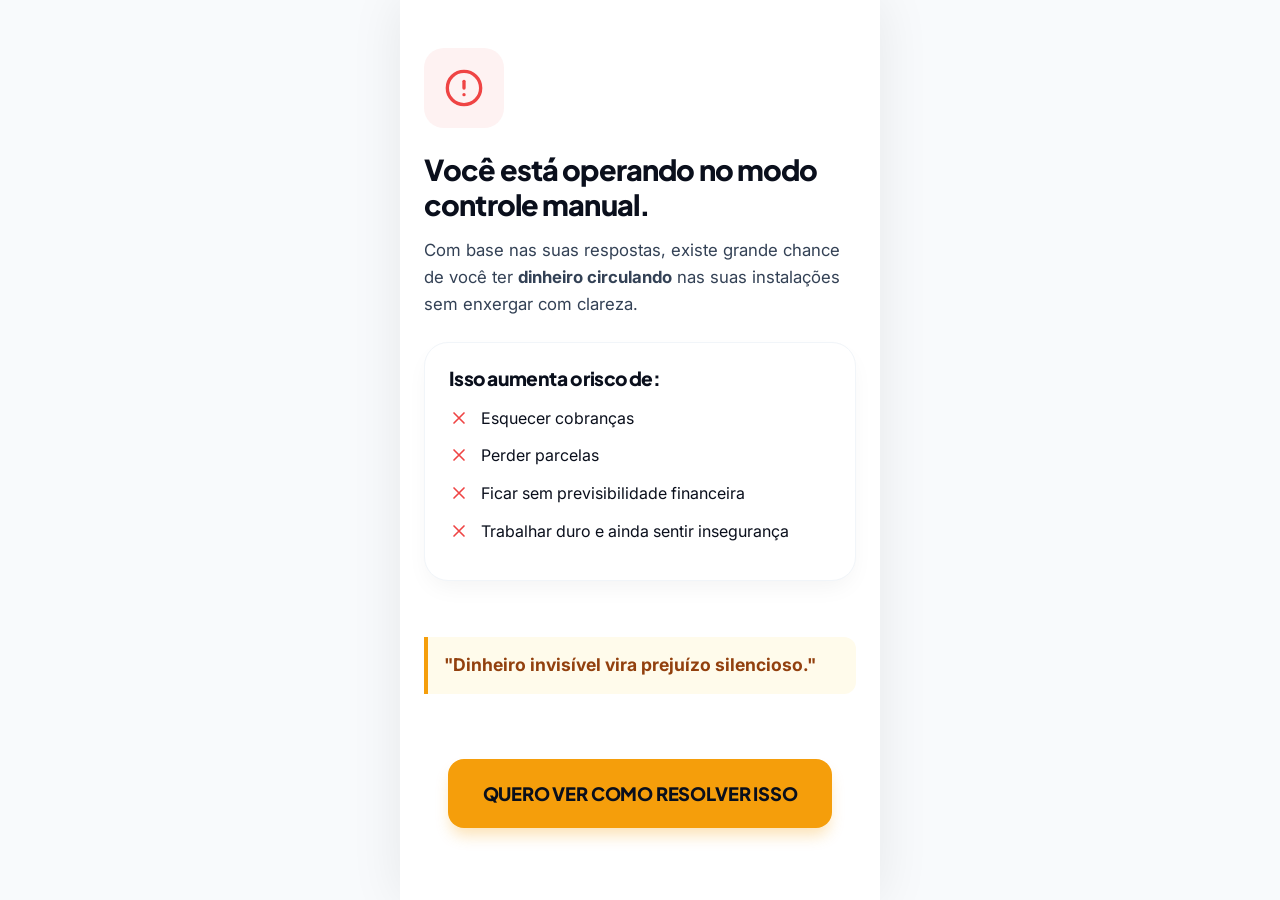
==== resultado.html @ 574beb82 "Commit inicial da página de vendas" ====
<!DOCTYPE html>
<html lang="pt-BR">

<head>
    <meta charset="UTF-8">
    <meta name="viewport" content="width=device-width, initial-scale=1.0, maximum-scale=1.0, user-scalable=no">
    <title>Seu Resultado | InstalaSaldo</title>
    <link rel="preconnect" href="https://fonts.googleapis.com">
    <link rel="preconnect" href="https://fonts.gstatic.com" crossorigin>
    <link
        href="https://fonts.googleapis.com/css2?family=Inter:wght@400;500;600&family=Plus+Jakarta+Sans:wght@500;600;700;800;900&display=swap"
        rel="stylesheet">
    <link rel="stylesheet" href="style.css">
    <style>
        .result-icon {
            width: 80px;
            height: 80px;
            background-color: #FEF2F2;
            /* red-50 */
            border-radius: 20px;
            display: flex;
            align-items: center;
            justify-content: center;
            margin-bottom: 24px;
        }

        .result-card {
            background: var(--white);
            border-radius: 24px;
            padding: 24px;
            margin-top: 24px;
            margin-bottom: 32px;
            box-shadow: 0 10px 25px -5px rgba(0, 0, 0, 0.05);
            border: 1px solid var(--border);
        }

        .risk-list {
            list-style: none;
            margin-top: 16px;
        }

        .risk-item {
            display: flex;
            align-items: flex-start;
            margin-bottom: 12px;
            gap: 12px;
        }

        .risk-item svg {
            flex-shrink: 0;
            margin-top: 2px;
        }

        .highlight-box {
            background-color: #FFFBEB;
            /* amber-50 */
            border-left: 4px solid var(--orange);
            padding: 16px;
            border-radius: 0 12px 12px 0;
            margin-top: 24px;
        }
    </style>
</head>

<body>

    <div class="app-container">
        <div class="screen active" style="padding-top: 48px;">

            <div class="result-icon">
                <svg width="40" height="40" viewBox="0 0 24 24" fill="none" stroke="#EF4444" stroke-width="2"
                    stroke-linecap="round" stroke-linejoin="round">
                    <circle cx="12" cy="12" r="10"></circle>
                    <line x1="12" y1="8" x2="12" y2="12"></line>
                    <line x1="12" y1="16" x2="12.01" y2="16"></line>
                </svg>
            </div>

            <h1 style="font-size: 1.8rem; margin-bottom: 16px;">Você está operando no modo controle manual.</h1>

            <p>Com base nas suas respostas, existe grande chance de você ter <strong>dinheiro circulando</strong> nas
                suas instalações sem enxergar com clareza.</p>

            <div class="result-card">
                <h3 style="font-size: 1.2rem; margin-bottom: 8px;">Isso aumenta o risco de:</h3>

                <ul class="risk-list">
                    <li class="risk-item">
                        <svg width="20" height="20" viewBox="0 0 24 24" fill="none" stroke="#EF4444" stroke-width="2"
                            stroke-linecap="round" stroke-linejoin="round">
                            <path d="M18 6L6 18M6 6l12 12"></path>
                        </svg>
                        <span>Esquecer cobranças</span>
                    </li>
                    <li class="risk-item">
                        <svg width="20" height="20" viewBox="0 0 24 24" fill="none" stroke="#EF4444" stroke-width="2"
                            stroke-linecap="round" stroke-linejoin="round">
                            <path d="M18 6L6 18M6 6l12 12"></path>
                        </svg>
                        <span>Perder parcelas</span>
                    </li>
                    <li class="risk-item">
                        <svg width="20" height="20" viewBox="0 0 24 24" fill="none" stroke="#EF4444" stroke-width="2"
                            stroke-linecap="round" stroke-linejoin="round">
                            <path d="M18 6L6 18M6 6l12 12"></path>
                        </svg>
                        <span>Ficar sem previsibilidade financeira</span>
                    </li>
                    <li class="risk-item">
                        <svg width="20" height="20" viewBox="0 0 24 24" fill="none" stroke="#EF4444" stroke-width="2"
                            stroke-linecap="round" stroke-linejoin="round">
                            <path d="M18 6L6 18M6 6l12 12"></path>
                        </svg>
                        <span>Trabalhar duro e ainda sentir insegurança</span>
                    </li>
                </ul>
            </div>

            <div class="highlight-box">
                <p style="color: #92400E; font-weight: 700; font-size: 1.1rem; line-height: 1.4;">"Dinheiro invisível
                    vira prejuízo silencioso."</p>
            </div>

            <div class="fixed-bottom">
                <a href="vendas.html" class="btn btn-primary"
                    style="background-color: var(--orange); color: var(--primary); box-shadow: 0 10px 15px -3px rgba(245, 158, 11, 0.3);">
                    QUERO VER COMO RESOLVER ISSO
                </a>
            </div>
        </div>
    </div>

</body>

</html>
---- style.css ----
@import url('https://fonts.googleapis.com/css2?family=Inter:wght@400;500;600&family=Plus+Jakarta+Sans:wght@500;600;700;800;900&display=swap');

:root {
  --primary: #0A0F1C;
  /* Azul super escuro, quase preto / premium */
  --green: #10B981;
  --orange: #F59E0B;
  --bg: #F8FAFC;
  --white: #FFFFFF;
  --text: #334155;
  --text-light: #64748B;
  --border: #F1F5F9;
}

* {
  margin: 0;
  padding: 0;
  box-sizing: border-box;
  -webkit-tap-highlight-color: transparent;
}

body {
  background-color: var(--bg);
  color: var(--primary);
  font-family: 'Inter', sans-serif;
  line-height: 1.6;
  min-height: 100vh;
  display: flex;
  flex-direction: column;
}

/* Mobile App Container */
.app-container {
  max-width: 480px;
  width: 100%;
  margin: 0 auto;
  min-height: 100vh;
  background-color: var(--white);
  position: relative;
  display: flex;
  flex-direction: column;
  box-shadow: 0 0 50px rgba(0, 0, 0, 0.08);
}

/* Typography */
h1,
h2,
h3 {
  font-family: 'Plus Jakarta Sans', sans-serif;
  color: var(--primary);
  line-height: 1.2;
  font-weight: 800;
  letter-spacing: -0.03em;
}

p {
  color: var(--text);
  font-size: 1.05rem;
}

/* Buttons */
.btn {
  display: flex;
  align-items: center;
  justify-content: center;
  width: 100%;
  padding: 20px 24px;
  border-radius: 16px;
  /* Squircle moderno vs Pill */
  font-family: 'Plus Jakarta Sans', sans-serif;
  font-weight: 800;
  font-size: 1.15rem;
  letter-spacing: -0.01em;
  text-align: center;
  cursor: pointer;
  transition: all 0.25s cubic-bezier(0.4, 0, 0.2, 1);
  border: none;
  text-decoration: none;
}

.btn-primary {
  background-color: var(--primary);
  color: var(--white);
  box-shadow: 0 10px 25px -5px rgba(10, 15, 28, 0.3);
}

.btn-primary:active {
  transform: translateY(2px);
  box-shadow: 0 4px 6px -1px rgba(10, 15, 28, 0.2);
}

.btn-green {
  background-color: var(--green);
  color: var(--white);
  box-shadow: 0 10px 25px -5px rgba(16, 185, 129, 0.4);
}

.btn-green:active {
  transform: translateY(2px);
  box-shadow: 0 4px 6px -1px rgba(16, 185, 129, 0.3);
}

.btn-outline {
  background-color: var(--white);
  color: var(--primary);
  border: 2px solid var(--border);
  box-shadow: 0 2px 5px rgba(0, 0, 0, 0.02);
}

.btn-outline:active {
  background-color: var(--bg);
}

/* Quiz Specific */
.screen {
  display: none;
  flex-direction: column;
  flex-grow: 1;
  padding: 40px 24px;
  animation: fadeIn 0.4s ease-out forwards;
}

.screen.active {
  display: flex;
}

.progress-bar {
  height: 8px;
  background-color: var(--bg);
  border-radius: 4px;
  margin-bottom: 40px;
  overflow: hidden;
}

.progress-fill {
  height: 100%;
  background-color: var(--primary);
  border-radius: 4px;
  width: 0%;
  transition: width 0.4s cubic-bezier(0.4, 0, 0.2, 1);
}

.quiz-question {
  flex-grow: 1;
  display: flex;
  flex-direction: column;
}

h2.question-title {
  font-size: 1.6rem;
  margin-bottom: 32px;
}

.options-list {
  display: flex;
  flex-direction: column;
  gap: 16px;
  margin-bottom: 32px;
}

.option-btn {
  background-color: var(--white);
  border: 2px solid var(--border);
  border-radius: 20px;
  padding: 22px 24px;
  font-family: 'Inter', sans-serif;
  font-size: 1.1rem;
  font-weight: 600;
  color: var(--primary);
  text-align: left;
  cursor: pointer;
  transition: all 0.25s;
  box-shadow: 0 4px 12px -2px rgba(0, 0, 0, 0.02);
  display: flex;
  justify-content: space-between;
  align-items: center;
}

.option-btn:active {
  transform: scale(0.98);
}

.option-btn.selected {
  border-color: var(--primary);
  background-color: #F8FAFC;
  box-shadow: 0 8px 20px -5px rgba(10, 15, 28, 0.08);
}

.option-btn .radio {
  width: 26px;
  height: 26px;
  border-radius: 50%;
  border: 2px solid #CBD5E1;
  display: flex;
  align-items: center;
  justify-content: center;
  transition: all 0.2s;
}

.option-btn.selected .radio {
  border-color: var(--primary);
}

.option-btn.selected .radio::after {
  content: '';
  width: 12px;
  height: 12px;
  background-color: var(--primary);
  border-radius: 50%;
}

/* Empathy / Analyzing Screen */
.analyzing-container {
  display: flex;
  flex-direction: column;
  align-items: center;
  justify-content: center;
  flex-grow: 1;
  text-align: center;
}

.spinner {
  width: 70px;
  height: 70px;
  border: 5px solid var(--bg);
  border-top-color: var(--primary);
  border-radius: 50%;
  animation: spin 1s linear infinite;
  margin-bottom: 32px;
}

@keyframes spin {
  to {
    transform: rotate(360deg);
  }
}

@keyframes fadeIn {
  from {
    opacity: 0;
    transform: translateY(10px);
  }

  to {
    opacity: 1;
    transform: translateY(0);
  }
}

/* Helpers */
.text-center {
  text-align: center;
}

.mt-4 {
  margin-top: 16px;
}

.mt-8 {
  margin-top: 32px;
}

.mb-4 {
  margin-bottom: 16px;
}

.mb-8 {
  margin-bottom: 32px;
}

.fw-600 {
  font-weight: 600;
}

.text-light {
  color: var(--text-light);
}

.fixed-bottom {
  position: sticky;
  bottom: 0;
  padding: 32px 24px;
  background: linear-gradient(to top, var(--white) 60%, transparent);
  margin-bottom: 0;
  margin-top: auto;
}
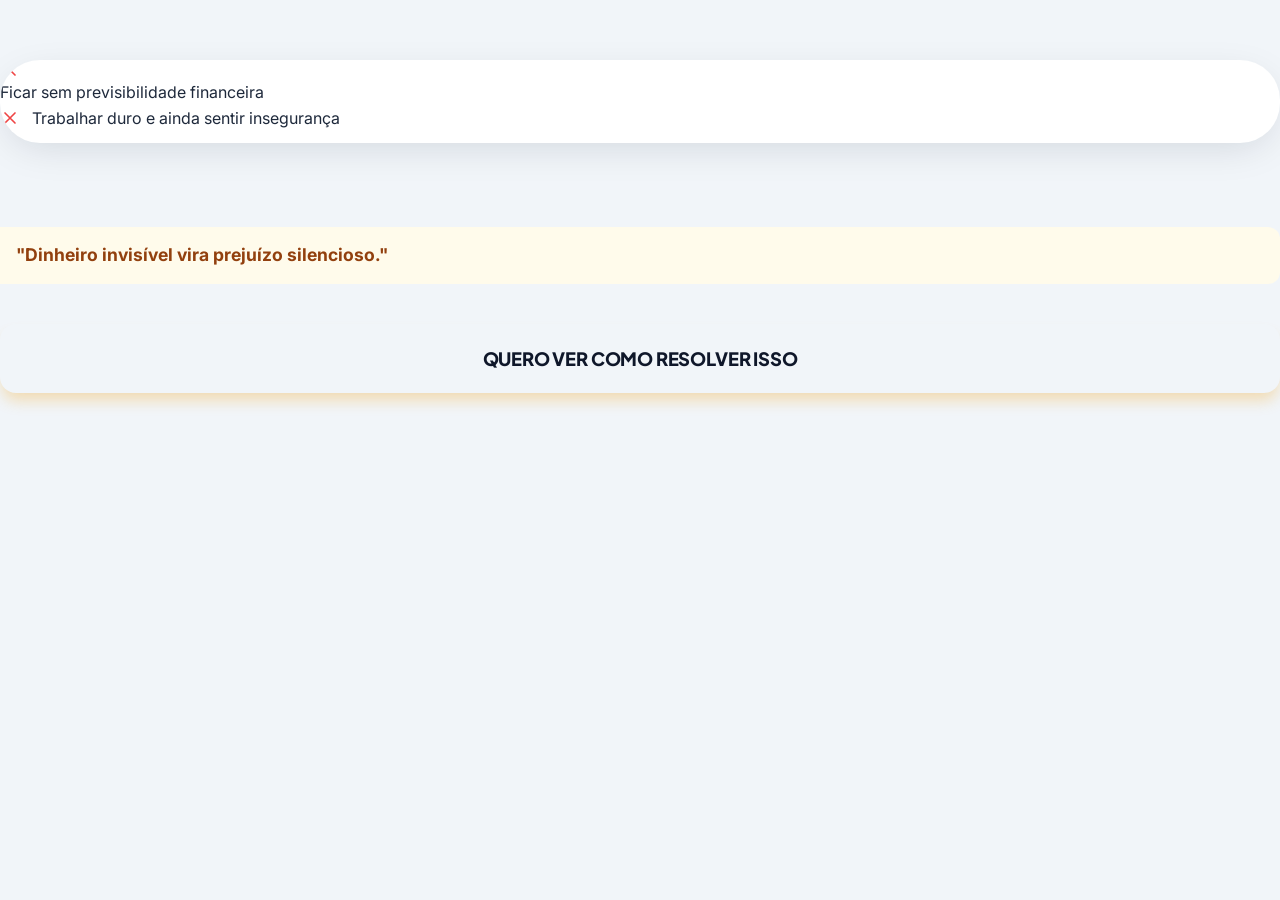
==== commit 00b73619: "Redesign Premium completo: Nova paleta, Motion Design e Imagens IA" ====
--- a/resultado.html
+++ b/resultado.html
@@ -65,69 +65,34 @@
 <body>
 
     <div class="app-container">
-        <div class="screen active" style="padding-top: 48px;">
+        <svg width="20" height="20" viewBox="0 0 24 24" fill="none" stroke="#EF4444" stroke-width="2"
+            stroke-linecap="round" stroke-linejoin="round">
+            <path d="M18 6L6 18M6 6l12 12"></path>
+        </svg>
+        <span>Ficar sem previsibilidade financeira</span>
+        </li>
+        <li class="risk-item">
+            <svg width="20" height="20" viewBox="0 0 24 24" fill="none" stroke="#EF4444" stroke-width="2"
+                stroke-linecap="round" stroke-linejoin="round">
+                <path d="M18 6L6 18M6 6l12 12"></path>
+            </svg>
+            <span>Trabalhar duro e ainda sentir insegurança</span>
+        </li>
+        </ul>
+    </div>
 
-            <div class="result-icon">
-                <svg width="40" height="40" viewBox="0 0 24 24" fill="none" stroke="#EF4444" stroke-width="2"
-                    stroke-linecap="round" stroke-linejoin="round">
-                    <circle cx="12" cy="12" r="10"></circle>
-                    <line x1="12" y1="8" x2="12" y2="12"></line>
-                    <line x1="12" y1="16" x2="12.01" y2="16"></line>
-                </svg>
-            </div>
+    <div class="highlight-box">
+        <p style="color: #92400E; font-weight: 700; font-size: 1.1rem; line-height: 1.4;">"Dinheiro invisível
+            vira prejuízo silencioso."</p>
+    </div>
 
-            <h1 style="font-size: 1.8rem; margin-bottom: 16px;">Você está operando no modo controle manual.</h1>
-
-            <p>Com base nas suas respostas, existe grande chance de você ter <strong>dinheiro circulando</strong> nas
-                suas instalações sem enxergar com clareza.</p>
-
-            <div class="result-card">
-                <h3 style="font-size: 1.2rem; margin-bottom: 8px;">Isso aumenta o risco de:</h3>
-
-                <ul class="risk-list">
-                    <li class="risk-item">
-                        <svg width="20" height="20" viewBox="0 0 24 24" fill="none" stroke="#EF4444" stroke-width="2"
-                            stroke-linecap="round" stroke-linejoin="round">
-                            <path d="M18 6L6 18M6 6l12 12"></path>
-                        </svg>
-                        <span>Esquecer cobranças</span>
-                    </li>
-                    <li class="risk-item">
-                        <svg width="20" height="20" viewBox="0 0 24 24" fill="none" stroke="#EF4444" stroke-width="2"
-                            stroke-linecap="round" stroke-linejoin="round">
-                            <path d="M18 6L6 18M6 6l12 12"></path>
-                        </svg>
-                        <span>Perder parcelas</span>
-                    </li>
-                    <li class="risk-item">
-                        <svg width="20" height="20" viewBox="0 0 24 24" fill="none" stroke="#EF4444" stroke-width="2"
-                            stroke-linecap="round" stroke-linejoin="round">
-                            <path d="M18 6L6 18M6 6l12 12"></path>
-                        </svg>
-                        <span>Ficar sem previsibilidade financeira</span>
-                    </li>
-                    <li class="risk-item">
-                        <svg width="20" height="20" viewBox="0 0 24 24" fill="none" stroke="#EF4444" stroke-width="2"
-                            stroke-linecap="round" stroke-linejoin="round">
-                            <path d="M18 6L6 18M6 6l12 12"></path>
-                        </svg>
-                        <span>Trabalhar duro e ainda sentir insegurança</span>
-                    </li>
-                </ul>
-            </div>
-
-            <div class="highlight-box">
-                <p style="color: #92400E; font-weight: 700; font-size: 1.1rem; line-height: 1.4;">"Dinheiro invisível
-                    vira prejuízo silencioso."</p>
-            </div>
-
-            <div class="fixed-bottom">
-                <a href="vendas.html" class="btn btn-primary"
-                    style="background-color: var(--orange); color: var(--primary); box-shadow: 0 10px 15px -3px rgba(245, 158, 11, 0.3);">
-                    QUERO VER COMO RESOLVER ISSO
-                </a>
-            </div>
-        </div>
+    <div class="fixed-bottom">
+        <a href="vendas.html" class="btn btn-primary"
+            style="background-color: var(--orange); color: var(--primary); box-shadow: 0 10px 15px -3px rgba(245, 158, 11, 0.3);">
+            QUERO VER COMO RESOLVER ISSO
+        </a>
+    </div>
+    </div>
     </div>
 
 </body>
--- a/style.css
+++ b/style.css
@@ -1,15 +1,27 @@
 @import url('https://fonts.googleapis.com/css2?family=Inter:wght@400;500;600&family=Plus+Jakarta+Sans:wght@500;600;700;800;900&display=swap');
 
 :root {
-  --primary: #0A0F1C;
-  /* Azul super escuro, quase preto / premium */
-  --green: #10B981;
-  --orange: #F59E0B;
-  --bg: #F8FAFC;
-  --white: #FFFFFF;
-  --text: #334155;
-  --text-light: #64748B;
-  --border: #F1F5F9;
+  --primary: #0F172A;
+  /* Azul Escuro Minimalista (Professional) */
+  --accent-blue: #3B82F6;
+  /* Azul Ativo Energy */
+  --green-success: #10B981;
+  /* Verde Saldo Vivo */
+  --red-danger: #EF4444;
+  /* Vermelho Saldo Negativo/Risco */
+  --warning-orange: #F59E0B;
+  /* Alerta/CTA Secundário */
+  --bg-pure: #FFFFFF;
+  /* Branco Limpo */
+  --bg-soft: #F1F5F9;
+  /* Cinza Suave de Fundo */
+  --text-main: #1E293B;
+  /* Texto Principal */
+  --text-muted: #64748B;
+  /* Texto Auxiliar */
+  --border-light: #E2E8F0;
+  --glass-bg: rgba(255, 255, 255, 0.7);
+  --shadow-premium: 0 10px 40px -10px rgba(15, 23, 42, 0.15);
 }
 
 * {
@@ -20,26 +32,50 @@
 }
 
 body {
-  background-color: var(--bg);
-  color: var(--primary);
-  font-family: 'Inter', sans-serif;
+  background-color: var(--bg-soft);
+  color: var(--text-main);
+  font-family: 'Inter', system-ui, -apple-system, sans-serif;
   line-height: 1.6;
   min-height: 100vh;
   display: flex;
   flex-direction: column;
-}
-
-/* Mobile App Container */
+  -webkit-font-smoothing: antialiased;
+}
+
+/* Mobile App Container - Base Mobile */
 .app-container {
-  max-width: 480px;
   width: 100%;
+  max-width: 100%;
+  /* Permitir largura total */
   margin: 0 auto;
   min-height: 100vh;
-  background-color: var(--white);
+  background-color: var(--bg-pure);
   position: relative;
   display: flex;
   flex-direction: column;
-  box-shadow: 0 0 50px rgba(0, 0, 0, 0.08);
+  box-shadow: var(--shadow-premium);
+}
+
+/* Desktop Responsiveness */
+@media (min-width: 768px) {
+  .app-container {
+    max-width: 1200px;
+    margin: 40px auto;
+    border-radius: 32px;
+    min-height: auto;
+    overflow: hidden;
+  }
+
+  .screen {
+    padding: 60px 80px;
+  }
+
+  .grid-2-cols {
+    display: grid;
+    grid-template-columns: 1fr 1fr;
+    gap: 40px;
+    align-items: center;
+  }
 }
 
 /* Typography */
@@ -80,31 +116,26 @@
 
 .btn-primary {
   background-color: var(--primary);
-  color: var(--white);
-  box-shadow: 0 10px 25px -5px rgba(10, 15, 28, 0.3);
-}
-
-.btn-primary:active {
-  transform: translateY(2px);
-  box-shadow: 0 4px 6px -1px rgba(10, 15, 28, 0.2);
-}
-
-.btn-green {
-  background-color: var(--green);
-  color: var(--white);
+  color: var(--bg-pure);
+  box-shadow: 0 10px 30px -5px rgba(15, 23, 42, 0.3);
+}
+
+.btn-success {
+  background-color: var(--green-success);
+  color: var(--bg-pure);
   box-shadow: 0 10px 25px -5px rgba(16, 185, 129, 0.4);
 }
 
-.btn-green:active {
-  transform: translateY(2px);
-  box-shadow: 0 4px 6px -1px rgba(16, 185, 129, 0.3);
+.btn-danger {
+  background-color: var(--red-danger);
+  color: var(--bg-pure);
+  box-shadow: 0 10px 25px -5px rgba(239, 68, 68, 0.3);
 }
 
 .btn-outline {
-  background-color: var(--white);
+  background-color: transparent;
   color: var(--primary);
-  border: 2px solid var(--border);
-  box-shadow: 0 2px 5px rgba(0, 0, 0, 0.02);
+  border: 2px solid var(--border-light);
 }
 
 .btn-outline:active {
@@ -238,7 +269,7 @@
 @keyframes fadeIn {
   from {
     opacity: 0;
-    transform: translateY(10px);
+    transform: translateY(20px);
   }
 
   to {
@@ -247,6 +278,57 @@
   }
 }
 
+@keyframes float {
+  0% {
+    transform: translateY(0px) rotate(0deg);
+  }
+
+  50% {
+    transform: translateY(-10px) rotate(2deg);
+  }
+
+  100% {
+    transform: translateY(0px) rotate(0deg);
+  }
+}
+
+.reveal {
+  opacity: 0;
+  transform: translateY(30px);
+  transition: all 0.8s cubic-bezier(0.2, 0.8, 0.2, 1);
+}
+
+.reveal.active {
+  opacity: 1;
+  transform: translateY(0);
+}
+
+.float-animation {
+  animation: float 4s ease-in-out infinite;
+}
+
+/* Glassmorphism Effect */
+.glass {
+  background: rgba(255, 255, 255, 0.7) !important;
+  backdrop-filter: blur(12px);
+  -webkit-backdrop-filter: blur(12px);
+  border: 1px solid rgba(255, 255, 255, 0.3) !important;
+}
+
+/* 3D Icon Container */
+.icon-3d {
+  position: relative;
+  display: flex;
+  align-items: center;
+  justify-content: center;
+  filter: drop-shadow(0 15px 15px rgba(0, 0, 0, 0.1));
+  transition: transform 0.3s ease;
+}
+
+.icon-3d:hover {
+  transform: scale(1.1) rotate(5deg);
+}
+
 /* Helpers */
 .text-center {
   text-align: center;
@@ -266,6 +348,23 @@
 
 .mb-8 {
   margin-bottom: 32px;
+}
+
+/* Semantic Color Helpers */
+.text-success {
+  color: var(--green-success) !important;
+}
+
+.text-danger {
+  color: var(--red-danger) !important;
+}
+
+.bg-success-light {
+  background-color: rgba(16, 185, 129, 0.1) !important;
+}
+
+.bg-danger-light {
+  background-color: rgba(239, 68, 68, 0.1) !important;
 }
 
 .fw-600 {
@@ -283,4 +382,21 @@
   background: linear-gradient(to top, var(--white) 60%, transparent);
   margin-bottom: 0;
   margin-top: auto;
+  z-index: 100;
+}
+
+/* Desktop Responsiveness Updates */
+@media (min-width: 768px) {
+  .fixed-bottom {
+    position: relative;
+    background: none;
+    padding: 0;
+    margin-top: 40px;
+  }
+
+  .app-container {
+    max-width: 1300px;
+    margin: 60px auto;
+    border-radius: 40px;
+  }
 }
